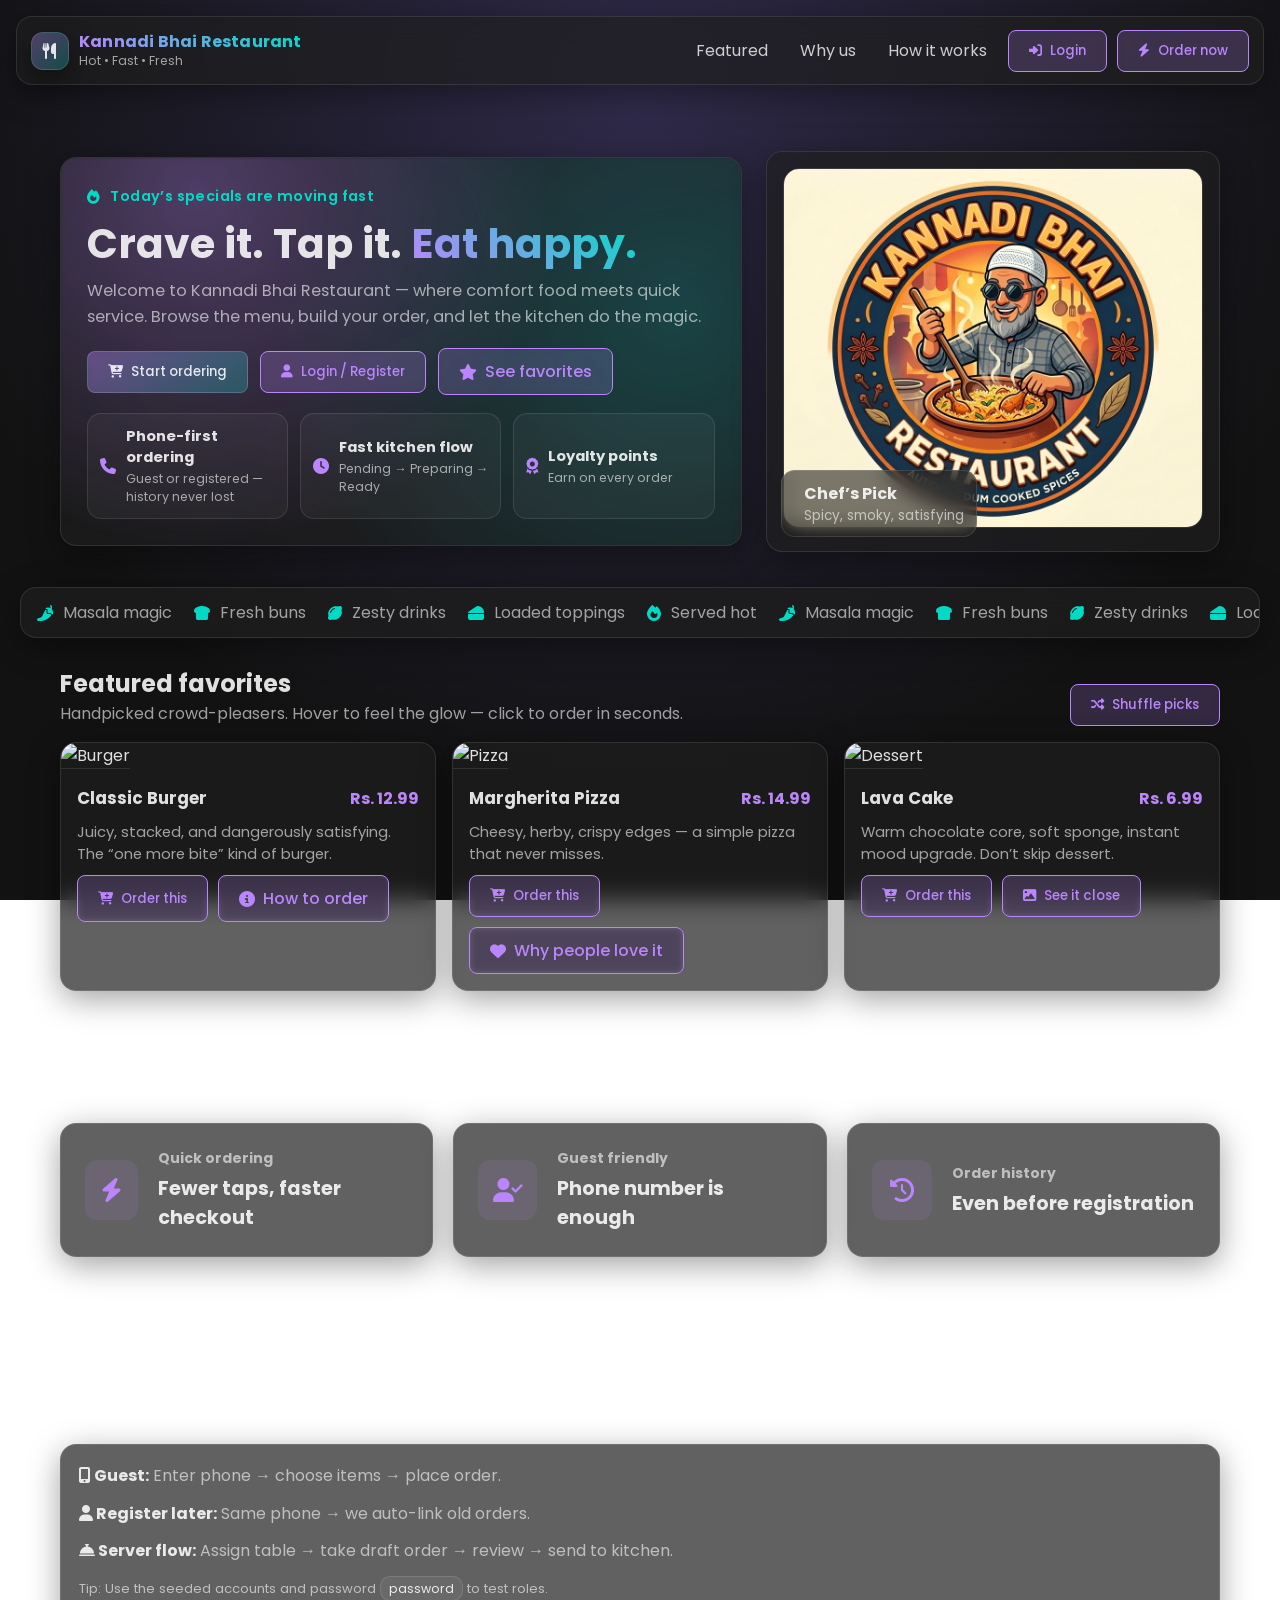
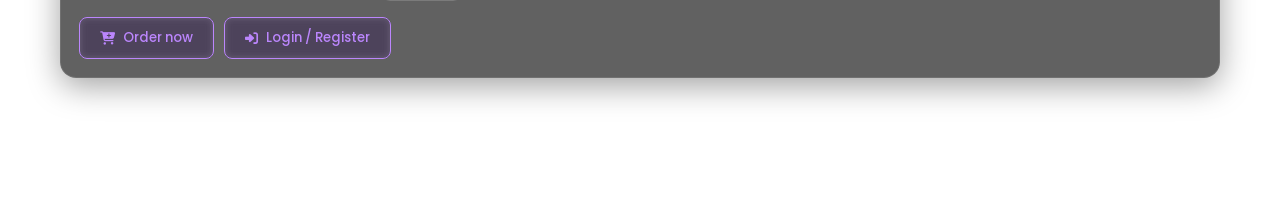
==== order.html @ 818c70c2 "First Commit" ====
<!DOCTYPE html>
<html lang="en">

<head>
    <meta charset="UTF-8">
    <meta name="viewport" content="width=device-width, initial-scale=1.0">
    <title>Cart & Order - RMS</title>
    <link rel="stylesheet" href="css/style.css">
    <link rel="stylesheet" href="https://cdnjs.cloudflare.com/ajax/libs/font-awesome/6.4.0/css/all.min.css">
    <link rel="icon" type="image/png" href="assets/Kannadi Bhai Biryani.png">
    <style>
        .cart-grid {
            display: grid;
            grid-template-columns: 2fr 1fr;
            gap: 30px;
        }

        @media(max-width: 768px) {
            .cart-grid {
                grid-template-columns: 1fr;
            }
        }

        .cart-item {
            display: flex;
            align-items: center;
            gap: 15px;
            padding: 15px;
            border-bottom: 1px solid var(--glass-border);
        }

        .cart-item-img {
            width: 80px;
            height: 80px;
            object-fit: cover;
            border-radius: 8px;
        }

        .cart-item-details {
            flex: 1;
        }

        .qty-controls {
            display: flex;
            align-items: center;
            gap: 10px;
            background: rgba(255, 255, 255, 0.05);
            padding: 5px 10px;
            border-radius: 20px;
        }

        .qty-btn {
            background: none;
            border: none;
            color: var(--text-primary);
            cursor: pointer;
        }

        .remove-btn {
            color: var(--error);
            cursor: pointer;
        }
    </style>
</head>

<body>
    <div class="app-container">
        <!-- Sidebar -->
        <nav class="sidebar glass">
            <div class="sidebar-header" style="cursor: pointer;" onclick="window.location.href='index.html'">
                <h2>RMS</h2>
            </div>
            <ul class="sidebar-menu"></ul>
        </nav>

        <!-- Main Content -->
        <main class="main-content">
            <header class="topbar glass">
                <button id="sidebarToggle" class="glass-btn menu-btn" style="display: none;">
                    <i class="fas fa-bars"></i>
                </button>
                <h3>Your Cart</h3>
            </header>

            <div class="cart-grid">
                <!-- Cart Items -->
                <div class="glass" style="padding: 20px;" id="cartItemsContainer">
                    <p style="text-align: center; color: var(--text-secondary);">Cart is empty</p>
                </div>

                <!-- Summary -->
                <div class="glass summary-card" style="padding: 20px; align-self: start;">
                    <h3
                        style="border-bottom: 1px solid var(--glass-border); padding-bottom: 10px; margin-bottom: 20px;">
                        Order Summary</h3>

                    <div style="display: flex; justify-content: space-between; margin-bottom: 10px;">
                        <span>Subtotal</span>
                        <span id="subtotalDisplay">Rs. 0.00</span>
                    </div>
                    <div
                        style="display: flex; justify-content: space-between; margin-bottom: 10px; color: var(--secondary)">
                        <span>Points Discount</span>
                        <span id="discountDisplay">-Rs. 0.00</span>
                    </div>
                    <div
                        style="display: flex; justify-content: space-between; margin-top: 20px; padding-top: 20px; border-top: 1px solid var(--glass-border); font-weight: bold; font-size: 1.2rem;">
                        <span>Total</span>
                        <span id="totalDisplay">Rs. 0.00</span>
                    </div>

                    <div id="serverPhoneInput" style="display: none; margin-top: 20px;">
                        <input type="text" id="orderPhone" class="glass-input" placeholder="Customer Phone (Optional)">
                    </div>

                    <button class="glass-btn" style="width: 100%; margin-top: 20px;" onclick="placeOrder()">
                        <i class="fas fa-check-circle"></i> Place Order
                    </button>
                </div>
            </div>

            <!-- Active Order Status -->
            <div id="activeOrderSection" class="glass" style="padding: 20px; margin-top: 30px; display: none;">
                <h3>Active Order Tracker</h3>
                <div style="display: flex; gap: 20px; align-items: center; margin-top: 20px; flex-wrap: wrap;">
                    <div class="badge pending" id="statusPending">Pending</div>
                    <i class="fas fa-arrow-right"></i>
                    <div class="badge" id="statusPreparing">Preparing</div>
                    <i class="fas fa-arrow-right"></i>
                    <div class="badge" id="statusReady">Ready</div>
                    <i class="fas fa-arrow-right"></i>
                    <div class="badge" id="statusCompleted">Completed</div>
                </div>
                <div id="activeOrderItems" style="margin-top:20px; color: var(--text-secondary);"></div>
            </div>

        </main>
    </div>

    <!-- Payment Modal -->
    <div class="modal-overlay" id="paymentModal">
        <div class="modal-content glass">
            <div class="modal-header">
                <h2>Payment Successful!</h2>
                <button class="close-btn"
                    onclick="UI.closeModal('paymentModal'); window.location.href='history.html'">×</button>
            </div>
            <p>Your order has been placed. You earned <strong id="earnedPoints" style="color:var(--primary)"></strong>
                loyalty points!</p>
            <div style="text-align: center; margin-top: 20px;">
                <i class="fas fa-check-circle"
                    style="font-size: 50px; color: #4caf50; animation: bounce 1s infinite;"></i>
            </div>
            <button class="glass-btn" style="width: 100%; margin-top: 20px;"
                onclick="UI.closeModal('paymentModal'); location.reload();">Track Order</button>
        </div>
    </div>

    <script src="js/storage.js"></script>
    <script src="js/ui.js"></script>
    <script src="js/auth.js"></script>
    <script>
        document.addEventListener('DOMContentLoaded', () => {
            UI.setupSidebar();
            renderCart();
            checkActiveOrder();
        });

        function getCart() { return Storage.getActiveCart() || []; }
        function setCart(cart) { Storage.setActiveCart(cart); renderCart(); }

        function updateQty(index, delta) {
            const cart = getCart();
            cart[index].quantity += delta;

            if (cart[index].quantity <= 0) {
                cart.splice(index, 1);
            } else if (cart[index].quantity > cart[index].menuItem.stock) {
                cart[index].quantity = cart[index].menuItem.stock;
                UI.showToast('Max stock reached', 'error');
            }
            setCart(cart);
        }

        function removeItem(index) {
            const cart = getCart();
            cart.splice(index, 1);
            setCart(cart);
        }

        function renderCart() {
            const cart = getCart();
            const container = document.getElementById('cartItemsContainer');
            const subtotalDisplay = document.getElementById('subtotalDisplay');
            const totalDisplay = document.getElementById('totalDisplay');
            const user = Storage.get('currentUser');
            let subtotal = 0;

            if (cart.length === 0) {
                container.innerHTML = '<p style="text-align: center; color: var(--text-secondary);">Cart is empty</p>';
                subtotalDisplay.textContent = 'Rs. 0.00';
                totalDisplay.textContent = 'Rs. 0.00';
                return;
            }

            // Check if this is a table order
            const tableNum = sessionStorage.getItem('currentOrderTable');
            const tableHeader = tableNum ? `<div class="glass" style="padding:10px; margin-bottom:15px; border-left: 4px solid var(--primary)"><strong>Ordering for Table ${tableNum}</strong></div>` : '';

            container.innerHTML = tableHeader;
            cart.forEach((item, index) => {
                const total = item.menuItem.price * item.quantity;
                subtotal += total;

                container.innerHTML += `
                    <div class="cart-item">
                        <img src="${item.menuItem.image}" class="cart-item-img">
                        <div class="cart-item-details">
                            <h4>${item.menuItem.name}</h4>
                            <p style="color:var(--primary)">Rs. ${item.menuItem.price.toFixed(2)}</p>
                        </div>
                        <div class="qty-controls">
                            <button class="qty-btn" onclick="updateQty(${index}, -1)"><i class="fas fa-minus"></i></button>
                            <span style="min-width: 20px; text-align: center;">${item.quantity}</span>
                            <button class="qty-btn" onclick="updateQty(${index}, 1)"><i class="fas fa-plus"></i></button>
                        </div>
                        <div style="min-width: 60px; text-align: right; font-weight: bold;">Rs. ${total.toFixed(2)}</div>
                        <button class="qty-btn remove-btn" onclick="removeItem(${index})"><i class="fas fa-trash"></i></button>
                    </div>
                `;
            });

            // Calculate points logic (e.g. 10 points = Rs. 1)
            let pointsDiscount = 0;
            if (user.loyaltyPoints > 50) {
                // Suggest using max 50 points
                pointsDiscount = 5;
                document.getElementById('discountDisplay').textContent = '-Rs. 5.00 (50 pts)';
            } else {
                document.getElementById('discountDisplay').textContent = '-Rs. 0.00';
            }

            subtotalDisplay.textContent = `Rs. ${subtotal.toFixed(2)}`;
            const finalTotal = Math.max(0, subtotal - pointsDiscount);
            totalDisplay.textContent = `Rs. ${finalTotal.toFixed(2)}`;

            if (user && user.role === 'server') {
                const spDiv = document.getElementById('serverPhoneInput');
                if (spDiv) {
                    spDiv.style.display = 'block';
                    const prefilledCust = sessionStorage.getItem('currentOrderCustomer');
                    if (prefilledCust && !document.getElementById('orderPhone').value) {
                        // Check if it's an ID or phone
                        const users = Storage.get('users') || [];
                        const u = users.find(u => u.id === prefilledCust);
                        document.getElementById('orderPhone').value = u ? u.phone : prefilledCust;
                    }
                }
            }
        }

        function placeOrder() {
            const cart = getCart();
            if (cart.length === 0) {
                UI.showToast('Add items to cart first', 'error');
                return;
            }

            const currentUser = Storage.get('currentUser');
            let customerUserId = null;
            let customerPhone = null;
            let customerId = null; // legacy compatibility (id OR phone)
            let targetUser = null;

            if (currentUser.role === 'server') {
                const phoneField = document.getElementById('orderPhone');
                const rawPhone = phoneField ? phoneField.value.trim() : '';
                const phone = Storage.normalizePhone(rawPhone);

                // Per requirement: server orders are created using customer's phone number.
                if (!phone) {
                    UI.showToast('Enter customer phone number to place order', 'error');
                    return;
                }

                const users = Storage.get('users') || [];
                const foundReq = users.find(u => u.role === 'customer' && Storage.normalizePhone(u.phone) === phone);
                if (foundReq) {
                    customerUserId = foundReq.id;
                    customerPhone = Storage.normalizePhone(foundReq.phone);
                    targetUser = foundReq;
                } else {
                    customerUserId = null;
                    customerPhone = phone; // guest checkout, still stored & linkable later
                    targetUser = null;
                }
            }
            else if (currentUser.role === 'customer') {
                customerUserId = currentUser.id;
                customerPhone = Storage.normalizePhone(currentUser.phone);
                targetUser = currentUser;
            } else {
                // admin/kitchen placing an order isn't a normal flow; keep data consistent if it happens.
                customerUserId = currentUser.id;
                customerPhone = Storage.normalizePhone(currentUser.phone);
                targetUser = currentUser;
            }

            customerId = customerUserId || customerPhone;

            const tableNumber = sessionStorage.getItem('currentOrderTable');

            const newOrder = {
                id: 'ORD' + Date.now(),
                customerId: customerId,
                customerUserId: customerUserId,
                customerPhone: customerPhone,
                tableNumber: tableNumber ? parseInt(tableNumber) : null,
                items: cart,
                status: 'Pending',
                timestamp: Date.now(),
                totalAmount: parseFloat(document.getElementById('totalDisplay').textContent.replace(/[^\d.]/g, ''))
            };

            const orders = Storage.get('orders') || [];
            orders.push(newOrder);
            Storage.set('orders', orders);

            let earned = 0;
            if (targetUser && targetUser.role === 'customer') {
                // Update user points (Earn 1 point per Rs. 10 spent)
                earned = Math.floor(newOrder.totalAmount / 10);
                targetUser.loyaltyPoints = (targetUser.loyaltyPoints || 0) + earned;

                // Deduct points if used
                if (targetUser.loyaltyPoints > 50 && cart.length > 0) {
                    targetUser.loyaltyPoints -= 50;
                }

                const users = Storage.get('users');
                const uIndex = users.findIndex(u => u.id === targetUser.id);
                if (uIndex > -1) {
                    users[uIndex].loyaltyPoints = targetUser.loyaltyPoints;
                    Storage.set('users', users);
                }
                if (currentUser.id === targetUser.id) {
                    Storage.set('currentUser', targetUser);
                }
            }

            document.getElementById('earnedPoints').textContent = earned;
            UI.showModal('paymentModal');

            // Clear Cart and Session
            // If this is a server draft cart, remove the exact draft key.
            if (currentUser && currentUser.role === 'server') {
                const ctx = Storage.getServerDraftContext();
                if (ctx) {
                    Storage.clearServerDraftCart(ctx.serverId, ctx.tableNumber, ctx.customerKey);
                }
            }
            Storage.setActiveCart([]);
            sessionStorage.removeItem('currentOrderTable');
            sessionStorage.removeItem('currentOrderCustomer');
            sessionStorage.removeItem('currentOrderCustomerPhone');
        }

        function checkActiveOrder() {
            const user = Storage.get('currentUser');
            const orders = Storage.get('orders') || [];

            // Get newest imperfect order
            const active = orders.sort((a, b) => b.timestamp - a.timestamp)
                .find(o => (o.customerUserId || o.customerId) === user.id && o.status !== 'Completed');

            if (active) {
                document.getElementById('activeOrderSection').style.display = 'block';

                ['Pending', 'Preparing', 'Ready'].forEach(s => {
                    const el = document.getElementById('status' + s);
                    el.className = 'badge';
                    if (s === active.status) {
                        el.classList.add(s.toLowerCase());
                        el.style.boxShadow = 'var(--glow)';
                    }
                });

                document.getElementById('activeOrderItems').innerHTML = `
                    <p><strong>Order ID:</strong> ${active.id}</p>
                    <p><strong>Items:</strong> ${active.items.map(i => i.quantity + 'x ' + i.menuItem.name).join(', ')}</p>
                `;
            }
        }
    </script>
</body>

</html>
---- css/style.css ----
@import url('https://fonts.googleapis.com/css2?family=Poppins:wght@300;400;500;600;700&display=swap');

:root {
    --primary: #bb86fc;
    --secondary: #03dac6;
    --background: #121212;
    --surface: #1e1e1e;
    --error: #cf6679;
    --text-primary: rgba(255, 255, 255, 0.87);
    --text-secondary: rgba(255, 255, 255, 0.6);
    --glass-bg: rgba(30, 30, 30, 0.7);
    --glass-border: rgba(255, 255, 255, 0.1);
    --glass-shadow: 0 8px 32px 0 rgba(0, 0, 0, 0.37);
    --glow: 0 0 15px rgba(187, 134, 252, 0.5);
    --transition: all 0.3s ease;
}

* {
    margin: 0;
    padding: 0;
    box-sizing: border-box;
    font-family: 'Poppins', sans-serif;
}

body {
    background: var(--background);
    background: radial-gradient(circle at 50% 10%, #2f2a4a, #121212 70%);
    background-attachment: fixed;
    color: var(--text-primary);
    min-height: 100vh;
    animation: fadeIn 0.5s ease-in-out;
}

/* Landing */
.landing-shell {
    min-height: 100vh;
    overflow-x: hidden;
}

.landing-topbar {
    position: sticky;
    top: 0;
    z-index: 1200;
    margin: 16px;
    padding: 12px 14px;
    display: flex;
    align-items: center;
    justify-content: space-between;
    gap: 12px;
}

.brand-lockup {
    display: flex;
    align-items: center;
    gap: 10px;
    min-width: 180px;
}

.brand-mark {
    width: 38px;
    height: 38px;
    border-radius: 12px;
    background: linear-gradient(135deg, rgba(187, 134, 252, 0.35), rgba(3, 218, 198, 0.25));
    border: 1px solid rgba(255, 255, 255, 0.12);
    box-shadow: 0 12px 30px rgba(0, 0, 0, 0.45);
    display: grid;
    place-items: center;
    color: var(--text-primary);
}

.brand-title {
    line-height: 1.1;
}

.brand-title strong {
    display: block;
    font-weight: 700;
    letter-spacing: 0.2px;
    background: linear-gradient(45deg, var(--primary), var(--secondary));
    -webkit-background-clip: text;
    background-clip: text;
    -webkit-text-fill-color: transparent;
}

.brand-title span {
    font-size: 0.78rem;
    color: var(--text-secondary);
}

.landing-nav {
    display: flex;
    align-items: center;
    gap: 10px;
    flex-wrap: wrap;
    justify-content: flex-end;
}

.landing-nav a {
    color: var(--text-primary);
    opacity: 0.9;
    padding: 8px 10px;
    border-radius: 10px;
    border: 1px solid transparent;
}

.landing-nav a:hover {
    background: rgba(255, 255, 255, 0.06);
    border-color: rgba(255, 255, 255, 0.08);
}

.hero {
    max-width: 1200px;
    margin: 0 auto;
    padding: 50px 20px 25px;
    display: grid;
    grid-template-columns: 1.2fr 0.8fr;
    gap: 24px;
    align-items: center;
}

.hero-card {
    padding: 26px;
    position: relative;
    overflow: hidden;
}

.hero-card::before {
    content: "";
    position: absolute;
    inset: -2px;
    background: radial-gradient(circle at 20% 10%, rgba(187, 134, 252, 0.35), transparent 55%),
        radial-gradient(circle at 90% 40%, rgba(3, 218, 198, 0.22), transparent 60%);
    filter: blur(2px);
    opacity: 0.9;
    pointer-events: none;
}

.hero-copy {
    position: relative;
}

.hero-kicker {
    display: inline-flex;
    align-items: center;
    gap: 10px;
    color: var(--secondary);
    font-weight: 600;
    letter-spacing: 0.4px;
    font-size: 0.9rem;
    margin-bottom: 14px;
}

.hero-headline {
    font-size: clamp(2.0rem, 3.2vw, 3.1rem);
    line-height: 1.1;
    margin-bottom: 12px;
}

.hero-headline em {
    font-style: normal;
    background: linear-gradient(45deg, var(--primary), var(--secondary));
    -webkit-background-clip: text;
    background-clip: text;
    -webkit-text-fill-color: transparent;
}

.hero-subtitle {
    color: var(--text-secondary);
    font-size: 1.02rem;
    line-height: 1.6;
    margin-bottom: 18px;
    max-width: 62ch;
}

.hero-cta {
    display: flex;
    gap: 12px;
    flex-wrap: wrap;
    align-items: center;
    margin-top: 14px;
}

.hero-cta .glass-btn.primary {
    background: linear-gradient(135deg, rgba(187, 134, 252, 0.35), rgba(3, 218, 198, 0.25));
    color: var(--text-primary);
    border-color: rgba(255, 255, 255, 0.16);
}

.hero-cta .glass-btn.primary:hover {
    transform: translateY(-2px) scale(1.02);
    box-shadow: 0 0 0 1px rgba(255, 255, 255, 0.08), var(--glow);
}

.hero-meta {
    display: grid;
    grid-template-columns: repeat(3, minmax(0, 1fr));
    gap: 12px;
    margin-top: 18px;
}

.hero-pill {
    padding: 12px;
    border-radius: 14px;
    border: 1px solid rgba(255, 255, 255, 0.1);
    background: rgba(255, 255, 255, 0.04);
    display: flex;
    gap: 10px;
    align-items: center;
}

.hero-pill i {
    color: var(--primary);
}

.hero-pill b {
    display: block;
    font-size: 0.92rem;
}

.hero-pill small {
    display: block;
    color: var(--text-secondary);
    font-size: 0.78rem;
    margin-top: 2px;
}

.hero-visual {
    padding: 16px;
    position: relative;
    overflow: hidden;
}

.hero-visual .visual-img {
    width: 100%;
    height: 360px;
    object-fit: cover;
    border-radius: 16px;
    border: 1px solid rgba(255, 255, 255, 0.12);
    transform: translateZ(0);
    transition: transform 0.6s cubic-bezier(.2,.8,.2,1), filter 0.6s ease;
    filter: saturate(1.05) contrast(1.02);
}

.hero-visual:hover .visual-img {
    transform: scale(1.03);
    filter: saturate(1.1) contrast(1.05);
}

.floating-badge {
    position: absolute;
    left: 14px;
    bottom: 14px;
    padding: 10px 12px;
    border-radius: 14px;
    border: 1px solid rgba(255, 255, 255, 0.12);
    background: rgba(18, 18, 18, 0.55);
    backdrop-filter: blur(10px);
    display: inline-flex;
    align-items: center;
    gap: 10px;
}

.floating-badge i {
    color: var(--secondary);
}

.section {
    max-width: 1200px;
    margin: 0 auto;
    padding: 28px 20px;
}

.section-head {
    display: flex;
    align-items: flex-end;
    justify-content: space-between;
    gap: 16px;
    margin-bottom: 16px;
}

.section-head h2 {
    font-size: 1.5rem;
}

.section-head p {
    color: var(--text-secondary);
    max-width: 70ch;
}

.featured-grid {
    display: grid;
    grid-template-columns: repeat(12, 1fr);
    gap: 16px;
}

.feature-card {
    grid-column: span 4;
    padding: 0;
    overflow: hidden;
    position: relative;
    transition: transform 0.35s ease, box-shadow 0.35s ease, border-color 0.35s ease;
}

.feature-card:hover {
    transform: translateY(-6px);
    box-shadow: var(--glow);
    border-color: rgba(187, 134, 252, 0.28);
}

.feature-img {
    width: 100%;
    height: 170px;
    object-fit: cover;
    border-bottom: 1px solid var(--glass-border);
}

.feature-body {
    padding: 16px;
    display: grid;
    gap: 10px;
}

.feature-title {
    display: flex;
    align-items: baseline;
    justify-content: space-between;
    gap: 12px;
}

.feature-title strong {
    font-size: 1.05rem;
}

.feature-title span {
    color: var(--primary);
    font-weight: 700;
}

.feature-body p {
    color: var(--text-secondary);
    font-size: 0.92rem;
    line-height: 1.5;
}

.feature-actions {
    display: flex;
    gap: 10px;
    flex-wrap: wrap;
}

.reveal {
    opacity: 0;
    transform: translateY(16px);
    transition: opacity 0.6s ease, transform 0.6s ease;
}

.reveal.visible {
    opacity: 1;
    transform: translateY(0);
}

.marquee {
    margin: 10px 20px 0;
    border-radius: 16px;
    border: 1px solid rgba(255, 255, 255, 0.08);
    background: rgba(255, 255, 255, 0.04);
    overflow: hidden;
}

.marquee-track {
    display: flex;
    gap: 22px;
    padding: 12px 16px;
    white-space: nowrap;
    animation: marquee 18s linear infinite;
}

.marquee:hover .marquee-track {
    animation-play-state: paused;
}

.marquee-item {
    color: var(--text-secondary);
    display: inline-flex;
    gap: 10px;
    align-items: center;
}

.marquee-item i {
    color: var(--secondary);
}

.landing-footer {
    padding: 26px 20px 34px;
    text-align: center;
    color: var(--text-secondary);
}

@keyframes marquee {
    0% { transform: translateX(0); }
    100% { transform: translateX(-50%); }
}

a {
    color: var(--primary);
    text-decoration: none;
    transition: var(--transition);
}

a:hover {
    color: var(--secondary);
    text-shadow: 0 0 5px var(--secondary);
}

/* Glassmorphism Utilities */
.glass {
    background: var(--glass-bg);
    backdrop-filter: blur(12px);
    -webkit-backdrop-filter: blur(12px);
    border: 1px solid var(--glass-border);
    border-radius: 16px;
    box-shadow: var(--glass-shadow);
}

.glass-btn {
    background: rgba(187, 134, 252, 0.2);
    border: 1px solid var(--primary);
    color: var(--primary);
    padding: 10px 20px;
    border-radius: 8px;
    cursor: pointer;
    font-weight: 500;
    transition: var(--transition);
    backdrop-filter: blur(4px);
    -webkit-backdrop-filter: blur(4px);
    display: inline-flex;
    align-items: center;
    justify-content: center;
    gap: 8px;
}

.glass-btn:hover {
    background: var(--primary);
    color: var(--background);
    box-shadow: var(--glow);
    transform: translateY(-2px);
}

.glass-input {
    background: rgba(255, 255, 255, 0.05);
    border: 1px solid var(--glass-border);
    color: var(--text-primary);
    padding: 12px;
    border-radius: 8px;
    outline: none;
    transition: var(--transition);
    width: 100%;
}

.glass-input:focus {
    border-color: var(--primary);
    box-shadow: 0 0 10px rgba(187, 134, 252, 0.3);
    background: rgba(255, 255, 255, 0.1);
}

/* Layout */
.container {
    max-width: 1200px;
    margin: 0 auto;
    padding: 20px;
}

/* Login/Register Specific */
.auth-wrapper {
    display: flex;
    justify-content: center;
    align-items: center;
    min-height: 100vh;
    padding: 20px;
}

.auth-card {
    width: 100%;
    max-width: 400px;
    padding: 40px;
    text-align: center;
    animation: slideUp 0.6s ease-out;
}

.auth-card h1 {
    margin-bottom: 30px;
    font-weight: 600;
    background: linear-gradient(45deg, var(--primary), var(--secondary));
    -webkit-background-clip: text;
    background-clip: text;
    -webkit-text-fill-color: transparent;
}

.auth-form {
    display: flex;
    flex-direction: column;
    gap: 20px;
}

.app-container {
    display: flex;
    min-height: 100vh;
}

.sidebar {
    width: 250px;
    height: 100vh;
    position: fixed;
    top: 0;
    left: 0;
    padding: 20px 0;
    display: flex;
    flex-direction: column;
    z-index: 100;
    border-right: 1px solid var(--glass-border);
    border-radius: 0;
}

.sidebar-header {
    padding: 0 20px 20px;
    border-bottom: 1px solid var(--glass-border);
    margin-bottom: 20px;
}

.sidebar-header h2 {
    background: linear-gradient(45deg, var(--primary), var(--secondary));
    -webkit-background-clip: text;
    background-clip: text;
    -webkit-text-fill-color: transparent;
}

.sidebar-menu {
    list-style: none;
    flex: 1;
}

.sidebar-menu li {
    padding: 5px 15px;
}

.sidebar-menu a {
    display: flex;
    align-items: center;
    gap: 15px;
    padding: 12px 20px;
    color: var(--text-primary);
    border-radius: 8px;
    transition: var(--transition);
}

.sidebar-menu a:hover,
.sidebar-menu a.active {
    background: rgba(255, 255, 255, 0.1);
    color: var(--primary);
    box-shadow: inset 3px 0 0 var(--primary);
}

.sidebar-footer {
    padding: 20px;
    border-top: 1px solid var(--glass-border);
}

.main-content {
    flex: 1;
    margin-left: 250px;
    padding: 30px;
    animation: fadeIn 0.5s ease-out;
}

.topbar {
    display: flex;
    justify-content: space-between;
    align-items: center;
    margin-bottom: 30px;
    padding: 15px 20px;
    position: relative;
    z-index: 1000;
}

.user-profile {
    display: flex;
    align-items: center;
    gap: 10px;
}

.avatar {
    width: 40px;
    height: 40px;
    border-radius: 50%;
    background: var(--primary);
    display: flex;
    align-items: center;
    justify-content: center;
    font-weight: bold;
    color: var(--background);
}

/* Cards & Dashboard Grid */
.dashboard-grid {
    display: grid;
    grid-template-columns: repeat(auto-fit, minmax(280px, 1fr));
    gap: 20px;
    margin-bottom: 30px;
}

.stat-card {
    padding: 24px;
    display: flex;
    align-items: center;
    gap: 20px;
    transition: var(--transition);
}

.stat-card:hover {
    transform: translateY(-5px);
    box-shadow: var(--glow);
    border-color: rgba(187, 134, 252, 0.3);
}

.stat-icon {
    width: 60px;
    height: 60px;
    border-radius: 12px;
    background: rgba(187, 134, 252, 0.1);
    display: flex;
    align-items: center;
    justify-content: center;
    font-size: 24px;
    color: var(--primary);
}

.stat-details h3 {
    font-size: 14px;
    color: var(--text-secondary);
    margin-bottom: 5px;
}

.stat-details h2 {
    font-size: 28px;
}

/* Menu Grid */
.menu-grid {
    display: grid;
    grid-template-columns: repeat(auto-fill, minmax(250px, 1fr));
    gap: 25px;
}

.menu-card {
    overflow: hidden;
    transition: var(--transition);
    display: flex;
    flex-direction: column;
}

.menu-card:hover {
    transform: translateY(-5px);
    box-shadow: var(--glow);
}

.menu-img {
    width: 100%;
    height: 180px;
    object-fit: cover;
    border-bottom: 1px solid var(--glass-border);
}

.menu-info {
    padding: 20px;
    flex: 1;
    display: flex;
    flex-direction: column;
}

.menu-title {
    font-weight: 600;
    font-size: 1.1rem;
    margin-bottom: 5px;
}

.menu-category {
    font-size: 0.8rem;
    color: var(--secondary);
    margin-bottom: 10px;
}

.menu-meta {
    display: flex;
    justify-content: space-between;
    margin-bottom: 15px;
    font-size: 0.9rem;
    color: var(--text-secondary);
}

.menu-price {
    font-size: 1.2rem;
    font-weight: bold;
    color: var(--primary);
    margin-top: auto;
    margin-bottom: 15px;
}

/* Tables */
.table-container {
    width: 100%;
    overflow-x: auto;
    border-radius: 12px;
}

.styled-table {
    width: 100%;
    border-collapse: collapse;
    text-align: left;
}

.styled-table th,
.styled-table td {
    padding: 15px 20px;
    border-bottom: 1px solid var(--glass-border);
}

.styled-table th {
    background: rgba(255, 255, 255, 0.05);
    color: var(--text-secondary);
    font-weight: 500;
}

.styled-table tr:hover {
    background: rgba(255, 255, 255, 0.02);
}

/* Badges */
.badge {
    padding: 5px 10px;
    border-radius: 50px;
    font-size: 0.8rem;
    font-weight: 500;
}

.badge.pending {
    background: rgba(255, 193, 7, 0.2);
    color: #ffc107;
    border: 1px solid #ffc107;
}

.badge.preparing {
    background: rgba(33, 150, 243, 0.2);
    color: #2196f3;
    border: 1px solid #2196f3;
}

.badge.ready {
    background: rgba(76, 175, 80, 0.2);
    color: #4caf50;
    border: 1px solid #4caf50;
}

.badge.completed {
    background: rgba(158, 158, 158, 0.2);
    color: #9e9e9e;
    border: 1px solid #9e9e9e;
}

/* Modal */
.modal-overlay {
    position: fixed;
    top: 0;
    left: 0;
    width: 100%;
    height: 100%;
    background: rgba(0, 0, 0, 0.6);
    backdrop-filter: blur(5px);
    display: flex;
    justify-content: center;
    align-items: center;
    z-index: 1000;
    opacity: 0;
    pointer-events: none;
    transition: var(--transition);
}

.modal-overlay.active {
    opacity: 1;
    pointer-events: all;
}

.modal-content {
    width: 90%;
    max-width: 500px;
    padding: 30px;
    transform: scale(0.9);
    transition: var(--transition);
}

.modal-overlay.active .modal-content {
    transform: scale(1);
}

.modal-header {
    display: flex;
    justify-content: space-between;
    align-items: center;
    margin-bottom: 20px;
}

.close-btn {
    background: none;
    border: none;
    color: var(--text-primary);
    font-size: 24px;
    cursor: pointer;
    transition: var(--transition);
}

.close-btn:hover {
    color: var(--error);
}

/* Toast Notifications */
.toast-container {
    position: fixed;
    bottom: 20px;
    right: 20px;
    display: flex;
    flex-direction: column;
    gap: 10px;
    z-index: 2000;
}

.toast {
    padding: 15px 25px;
    border-radius: 8px;
    display: flex;
    align-items: center;
    gap: 15px;
    animation: slideInRight 0.3s ease-out forwards, fadeOut 0.3s ease-in 2.7s forwards;
    box-shadow: 0 4px 12px rgba(0, 0, 0, 0.5);
    background: var(--surface);
    color: var(--text-primary);
    border-left: 4px solid var(--primary);
}

.toast.success {
    border-left-color: #4caf50;
}

.toast.error {
    border-left-color: var(--error);
}

.toast.info {
    border-left-color: var(--secondary);
}

/* Skeleton Loading */
.skeleton {
    background: linear-gradient(90deg, rgba(255, 255, 255, 0.05) 25%, rgba(255, 255, 255, 0.1) 50%, rgba(255, 255, 255, 0.05) 75%);
    background-size: 200% 100%;
    animation: loading 1.5s infinite;
    border-radius: 8px;
}

/* Animations */
@keyframes fadeIn {
    from {
        opacity: 0;
    }

    to {
        opacity: 1;
    }
}

@keyframes slideUp {
    from {
        opacity: 0;
        transform: translateY(20px);
    }

    to {
        opacity: 1;
        transform: translateY(0);
    }
}

@keyframes slideInRight {
    from {
        opacity: 0;
        transform: translateX(50px);
    }

    to {
        opacity: 1;
        transform: translateX(0);
    }
}

@keyframes fadeOut {
    from {
        opacity: 1;
    }

    to {
        opacity: 0;
    }
}

@keyframes loading {
    0% {
        background-position: 200% 0;
    }

    100% {
        background-position: -200% 0;
    }
}

/* Responsive */
@media (max-width: 768px) {
    .sidebar {
        transform: translateX(-100%);
        transition: var(--transition);
    }

    .sidebar.active {
        transform: translateX(0);
    }

    .main-content {
        margin-left: 0;
        padding: 15px;
    }

    .menu-btn {
        display: block;
    }

    .hero {
        grid-template-columns: 1fr;
        padding-top: 24px;
    }

    .hero-visual .visual-img {
        height: 300px;
    }

    .hero-meta {
        grid-template-columns: 1fr;
    }

    .feature-card {
        grid-column: span 12;
    }
}
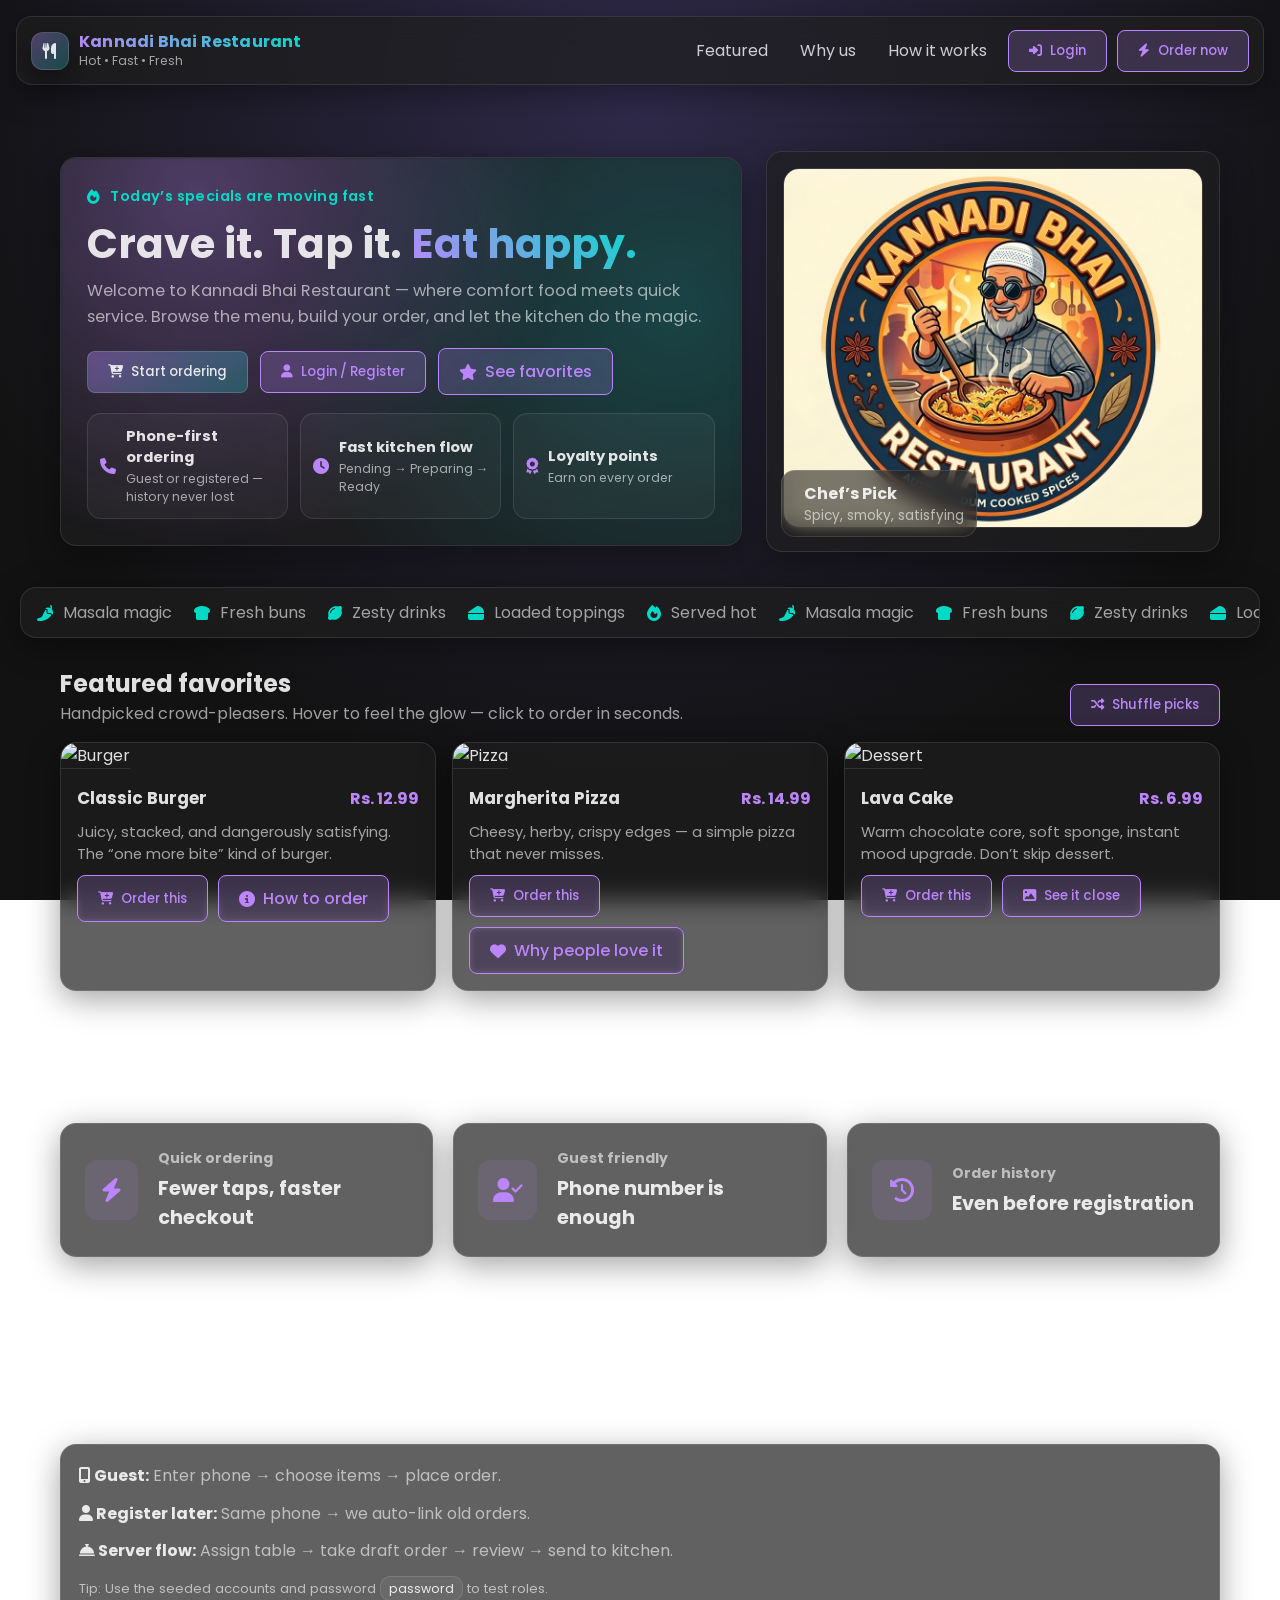
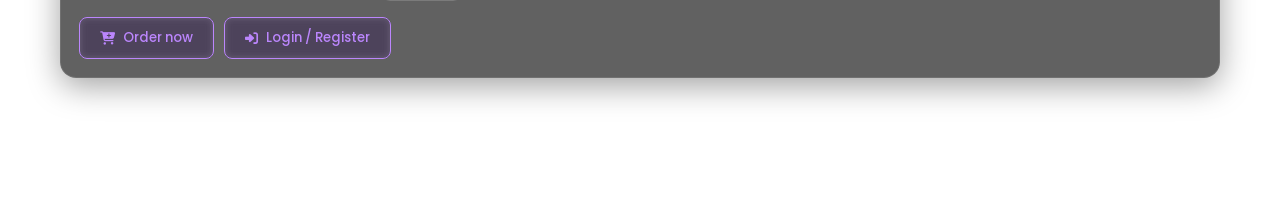
==== commit c62d0ef1: "new update" ====
--- a/order.html
+++ b/order.html
@@ -326,6 +326,26 @@
             orders.push(newOrder);
             Storage.set('orders', orders);
 
+            // Deduct stock dynamically upon order placement
+            let menu = Storage.get('menu') || [];
+            let outOfStockWarnings = [];
+            cart.forEach(item => {
+                let mIndex = menu.findIndex(m => m.id === item.menuItem.id);
+                if (mIndex > -1) {
+                    menu[mIndex].stock -= item.quantity;
+                    if (menu[mIndex].stock <= 0) {
+                        menu[mIndex].stock = 0; // Prevent negative stock
+                        outOfStockWarnings.push(menu[mIndex].name);
+                    }
+                }
+            });
+            Storage.set('menu', menu);
+            
+            if (outOfStockWarnings.length > 0) {
+                // Kitchen is warned dynamically by their dashboard polling, but we can also log or notify
+                console.log(`Kitchen Warning: ${outOfStockWarnings.join(', ')} out of stock!`);
+            }
+
             let earned = 0;
             if (targetUser && targetUser.role === 'customer') {
                 // Update user points (Earn 1 point per Rs. 10 spent)
